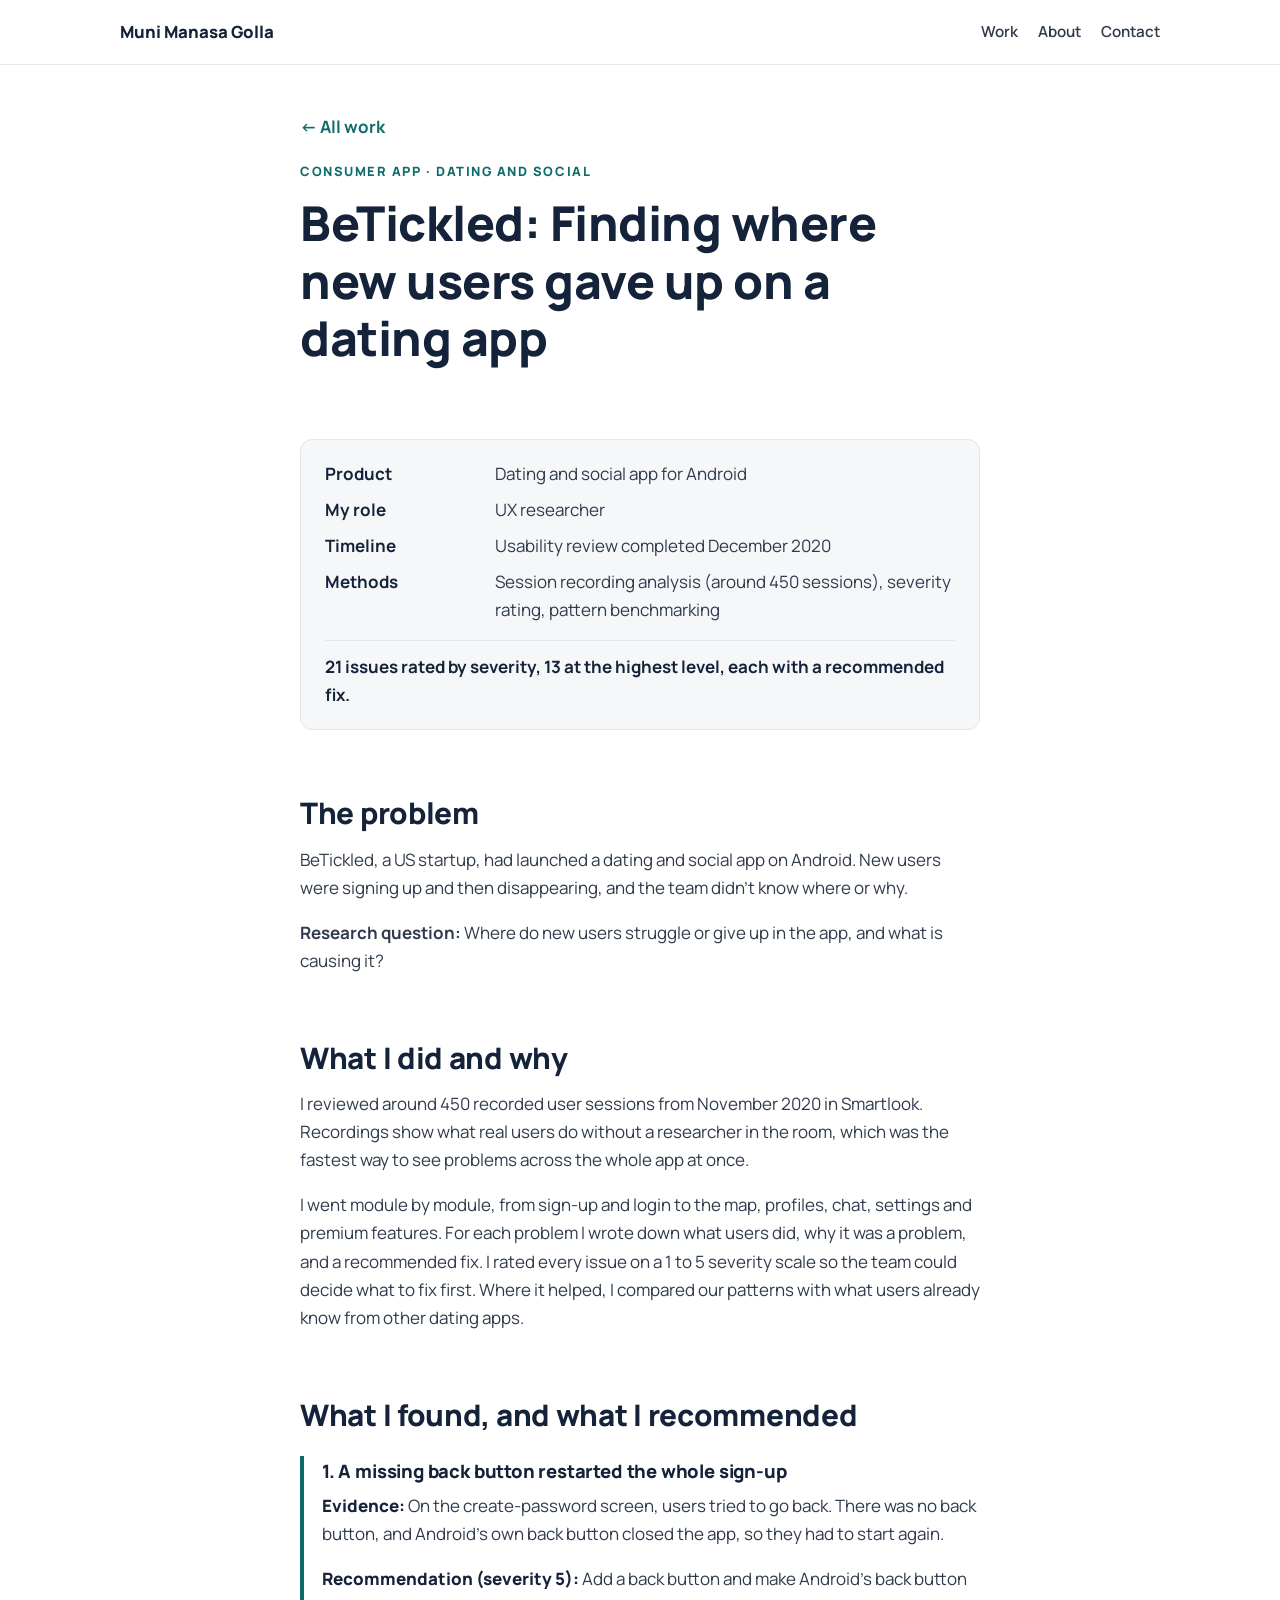
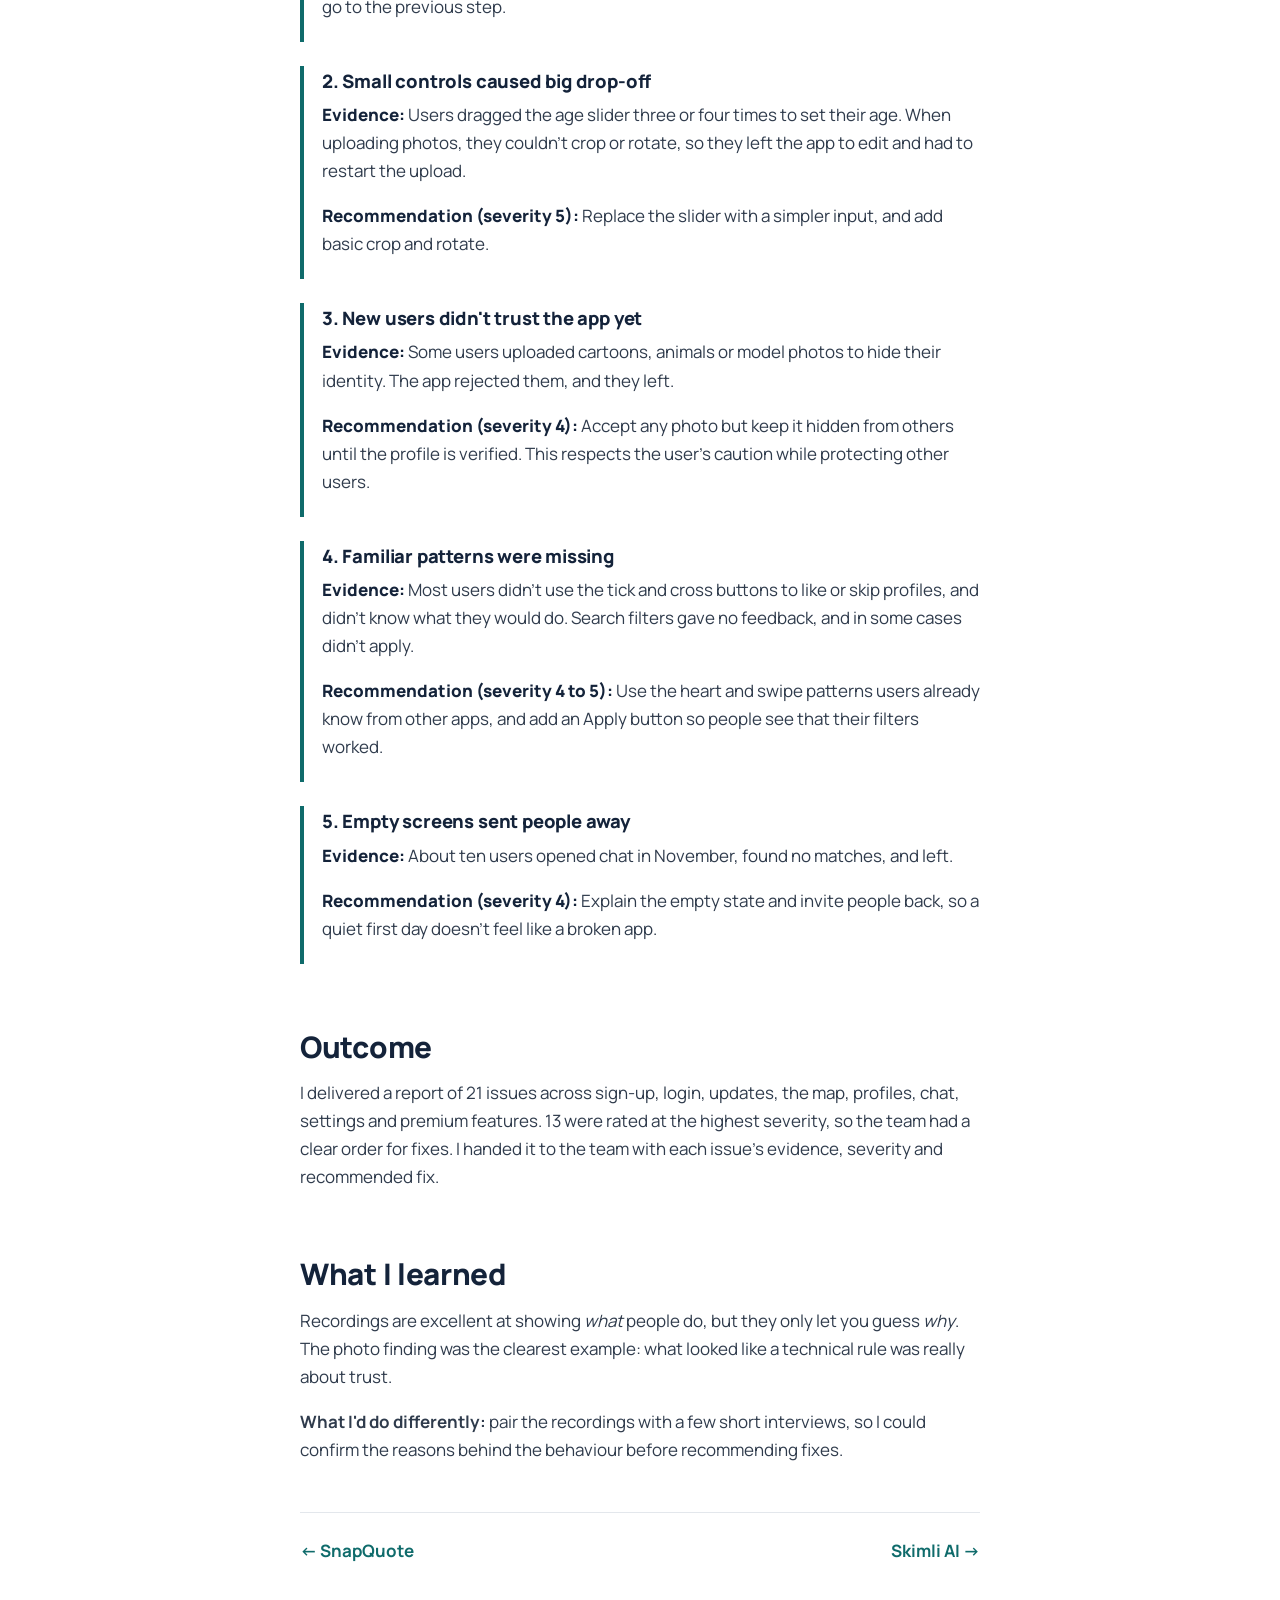
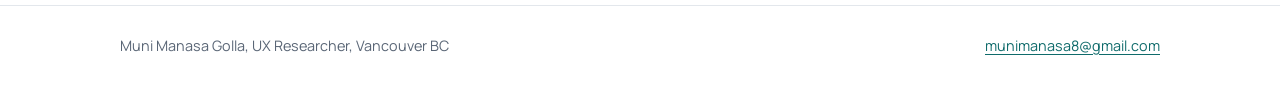
==== betickled.html @ 46dfc306 "Add files via upload" ====
<!doctype html>
<html lang="en">
<head>
<meta charset="utf-8">
<meta name="viewport" content="width=device-width, initial-scale=1">
<title>BeTickled case study, Muni Manasa Golla</title>
<meta name="description" content="Around 450 session recordings turned into 21 rated issues, 13 at the highest severity.">
<link rel="preconnect" href="https://fonts.googleapis.com">
<link rel="preconnect" href="https://fonts.gstatic.com" crossorigin>
<link rel="stylesheet" href="https://fonts.googleapis.com/css2?family=Manrope:wght@400;600;700;800&display=swap">
<link rel="stylesheet" href="styles.css">
</head>
<body>
<a class="skip" href="#main">Skip to content</a>
<header class="top"><div class="wrap">
<a class="brand" href="index.html">Muni Manasa Golla</a>
<nav aria-label="Main"><ul>
<li><a href="index.html#work">Work</a></li>
<li class="opt"><a href="index.html#about">About</a></li>
<li><a href="index.html#contact">Contact</a></li>
</ul></nav>
</div></header>
<main id="main">
<article><div class="wrap read">
<div class="case-hero">
<a class="back" href="index.html#work">&larr; All work</a>
<p class="eyebrow">Consumer app · Dating and social</p>
<h1>BeTickled: Finding where new users gave up on a dating app</h1>
</div>
<section class="summary" aria-label="Summary"><dl><dt>Product</dt><dd>Dating and social app for Android</dd><dt>My role</dt><dd>UX researcher</dd><dt>Timeline</dt><dd>Usability review completed December 2020</dd><dt>Methods</dt><dd>Session recording analysis (around 450 sessions), severity rating, pattern benchmarking</dd><dd class="result">21 issues rated by severity, 13 at the highest level, each with a recommended fix.</dd></dl></section>

<h2>The problem</h2>
<p>BeTickled, a US startup, had launched a dating and social app on Android. New users were signing up and then disappearing, and the team didn't know where or why.</p>
<p><strong>Research question:</strong> Where do new users struggle or give up in the app, and what is causing it?</p>

<h2>What I did and why</h2>
<p>I reviewed around 450 recorded user sessions from November 2020 in Smartlook. Recordings show what real users do without a researcher in the room, which was the fastest way to see problems across the whole app at once.</p>
<p>I went module by module, from sign-up and login to the map, profiles, chat, settings and premium features. For each problem I wrote down what users did, why it was a problem, and a recommended fix. I rated every issue on a 1 to 5 severity scale so the team could decide what to fix first. Where it helped, I compared our patterns with what users already know from other dating apps.</p>

<h2>What I found, and what I recommended</h2>

<div class="finding">
<h3>1. A missing back button restarted the whole sign-up</h3>
<p><span class="label">Evidence:</span> On the create-password screen, users tried to go back. There was no back button, and Android's own back button closed the app, so they had to start again.</p>
<p><span class="label">Recommendation (severity 5):</span> Add a back button and make Android's back button go to the previous step.</p>
</div>

<div class="finding">
<h3>2. Small controls caused big drop-off</h3>
<p><span class="label">Evidence:</span> Users dragged the age slider three or four times to set their age. When uploading photos, they couldn't crop or rotate, so they left the app to edit and had to restart the upload.</p>
<p><span class="label">Recommendation (severity 5):</span> Replace the slider with a simpler input, and add basic crop and rotate.</p>
</div>

<div class="finding">
<h3>3. New users didn't trust the app yet</h3>
<p><span class="label">Evidence:</span> Some users uploaded cartoons, animals or model photos to hide their identity. The app rejected them, and they left.</p>
<p><span class="label">Recommendation (severity 4):</span> Accept any photo but keep it hidden from others until the profile is verified. This respects the user's caution while protecting other users.</p>
</div>

<div class="finding">
<h3>4. Familiar patterns were missing</h3>
<p><span class="label">Evidence:</span> Most users didn't use the tick and cross buttons to like or skip profiles, and didn't know what they would do. Search filters gave no feedback, and in some cases didn't apply.</p>
<p><span class="label">Recommendation (severity 4 to 5):</span> Use the heart and swipe patterns users already know from other apps, and add an Apply button so people see that their filters worked.</p>
</div>

<div class="finding">
<h3>5. Empty screens sent people away</h3>
<p><span class="label">Evidence:</span> About ten users opened chat in November, found no matches, and left.</p>
<p><span class="label">Recommendation (severity 4):</span> Explain the empty state and invite people back, so a quiet first day doesn't feel like a broken app.</p>
</div>

<h2>Outcome</h2>
<p>I delivered a report of 21 issues across sign-up, login, updates, the map, profiles, chat, settings and premium features. 13 were rated at the highest severity, so the team had a clear order for fixes. I handed it to the team with each issue's evidence, severity and recommended fix.</p>

<h2>What I learned</h2>
<p>Recordings are excellent at showing <em>what</em> people do, but they only let you guess <em>why</em>. The photo finding was the clearest example: what looked like a technical rule was really about trust.</p>
<p><strong>What I'd do differently:</strong> pair the recordings with a few short interviews, so I could confirm the reasons behind the behaviour before recommending fixes.</p>

<nav class="next" aria-label="More case studies"><a href="snapquote.html">&larr; SnapQuote</a><a href="skimli.html">Skimli AI &rarr;</a></nav>
</div></article>
</main>
<footer><div class="wrap">
<span>Muni Manasa Golla, UX Researcher, Vancouver BC</span>
<span><a href="mailto:munimanasa8@gmail.com">munimanasa8@gmail.com</a></span>
</div></footer>
</body>
</html>
---- styles.css ----
/* Quiet, recruiter-friendly portfolio: white page, navy ink, one teal accent. */
:root{
  --ink:#14233a;        /* headings */
  --text:#2f3b4c;       /* body, 11.6:1 on white */
  --muted:#5a6676;      /* secondary, 5.9:1 on white */
  --line:#e3e7ec;
  --bg:#ffffff;
  --soft:#f5f7f9;
  --accent:#0f6b6b;     /* links and buttons, 6.4:1 on white */
  --accent-ink:#ffffff;
  --gap-bg:#fff4d6;
  --gap-ink:#6b4a00;
  --radius:12px;
  --wrap:1080px;
  --read:720px;
}
*{box-sizing:border-box}
html{-webkit-text-size-adjust:100%}
body{margin:0;background:var(--bg);color:var(--text);font:400 17px/1.65 "Manrope",system-ui,-apple-system,"Segoe UI",Roboto,Arial,sans-serif}
img{max-width:100%;height:auto;display:block}
a{color:var(--accent);text-underline-offset:3px}
a:hover{text-decoration-thickness:2px}
:focus-visible{outline:3px solid var(--accent);outline-offset:3px;border-radius:4px}
h1,h2,h3{color:var(--ink);line-height:1.2;margin:0 0 .5em;font-weight:800;letter-spacing:-.01em}
h1{font-size:clamp(2rem,5vw,3rem)}
h2{font-size:clamp(1.4rem,3vw,1.85rem);margin-top:2.2em}
h3{font-size:1.15rem;margin-top:1.6em}
p{margin:0 0 1em}
ul,ol{padding-left:1.25em;margin:0 0 1em}
li{margin:.3em 0}
.wrap{max-width:var(--wrap);margin:0 auto;padding:0 20px}
.read{max-width:var(--read)}
.skip{position:absolute;left:-999px;top:8px;background:var(--ink);color:#fff;padding:8px 14px;border-radius:6px;z-index:10}
.skip:focus{left:12px}

/* Header */
.top{border-bottom:1px solid var(--line);background:#fff;position:sticky;top:0;z-index:5}
.top .wrap{display:flex;align-items:center;justify-content:space-between;gap:16px;min-height:64px}
.brand{font-weight:800;color:var(--ink);text-decoration:none;font-size:1.05rem}
.top nav ul{list-style:none;display:flex;gap:20px;margin:0;padding:0}
.top nav a{color:var(--text);text-decoration:none;font-weight:600;font-size:.95rem;padding:10px 0;display:inline-block}
.top nav a:hover{color:var(--accent)}

/* Hero */
.hero{padding:64px 0 40px}
.eyebrow{font-size:.8rem;font-weight:800;letter-spacing:.12em;text-transform:uppercase;color:var(--accent);margin-bottom:12px}
.lede{font-size:1.2rem;color:var(--text);max-width:640px}
.actions{display:flex;flex-wrap:wrap;gap:12px;margin-top:24px}
.btn{display:inline-flex;align-items:center;min-height:46px;padding:10px 20px;border-radius:999px;border:2px solid var(--accent);font-weight:700;text-decoration:none;color:var(--accent)}
.btn.primary{background:var(--accent);color:var(--accent-ink)}
.facts{display:flex;flex-wrap:wrap;gap:10px;margin:28px 0 0;padding:0;list-style:none}
.facts li{background:var(--soft);border-radius:999px;padding:6px 14px;font-size:.9rem;font-weight:600;color:var(--ink);margin:0}

/* Cards */
.section{padding:48px 0}
.section h2{margin-top:0}
.cards{display:grid;grid-template-columns:repeat(2,1fr);gap:20px;margin-top:20px}
.card{border:1px solid var(--line);border-radius:var(--radius);padding:24px;display:flex;flex-direction:column;gap:10px;background:#fff;transition:border-color .15s}
.card:hover{border-color:var(--accent)}
.card .tag{font-size:.8rem;font-weight:700;color:var(--muted);text-transform:uppercase;letter-spacing:.08em}
.card h3{margin:0;font-size:1.25rem}
.card h3 a{color:var(--ink);text-decoration:none}
.card h3 a::after{content:"";position:absolute;inset:0}
.card{position:relative}
.card .outcome{color:var(--ink);font-weight:600}
.card .methods{font-size:.9rem;color:var(--muted);margin:0}
.card .more{margin-top:auto;font-weight:700;color:var(--accent)}

.about{background:var(--soft)}
.contact-list{list-style:none;padding:0;display:flex;flex-wrap:wrap;gap:12px}
.contact-list li{margin:0}

/* Case study pages */
.case-hero{padding:48px 0 24px}
.back{display:inline-block;margin-bottom:20px;font-weight:700;text-decoration:none}
.summary{border:1px solid var(--line);border-radius:var(--radius);padding:20px 24px;margin:24px 0 8px;background:var(--soft)}
.summary dl{display:grid;grid-template-columns:150px 1fr;gap:8px 20px;margin:0}
.summary dt{font-weight:700;color:var(--ink)}
.summary dd{margin:0}
.summary .result{grid-column:1/-1;margin-top:8px;padding-top:12px;border-top:1px solid var(--line);font-weight:700;color:var(--ink)}
.finding{border-left:4px solid var(--accent);padding:4px 0 4px 18px;margin:24px 0}
.finding h3{margin-top:0}
.finding .label{font-weight:800;color:var(--ink)}
blockquote{margin:16px 0;padding:12px 18px;border-radius:8px;background:var(--soft);color:var(--ink);font-style:italic}
figure{margin:28px 0}
figcaption{font-size:.9rem;color:var(--muted);margin-top:8px}
table{border-collapse:collapse;width:100%;margin:12px 0 20px;font-size:.95rem}
th,td{text-align:left;padding:10px 12px;border-bottom:1px solid var(--line);vertical-align:top}
th{color:var(--ink)}
.table-wrap{overflow-x:auto}
.next{display:flex;justify-content:space-between;gap:16px;flex-wrap:wrap;border-top:1px solid var(--line);margin-top:48px;padding-top:24px}
.next a{font-weight:700;text-decoration:none}

/* Gaps for Muni to fill. Remove the span once filled. */
.gap{background:var(--gap-bg);color:var(--gap-ink);font-weight:700;padding:1px 6px;border-radius:4px;font-style:normal}

footer{border-top:1px solid var(--line);padding:28px 0;margin-top:40px;color:var(--muted);font-size:.9rem}
footer .wrap{display:flex;justify-content:space-between;flex-wrap:wrap;gap:8px}

@media (max-width:720px){
  body{font-size:16px}
  .cards{grid-template-columns:1fr}
  .top nav ul{gap:14px}
  .top nav .opt{display:none}
  .hero{padding:40px 0 24px}
  .summary dl{grid-template-columns:1fr;gap:2px}
  .summary dt{margin-top:8px}
}
@media (prefers-reduced-motion:reduce){*{transition:none!important}}
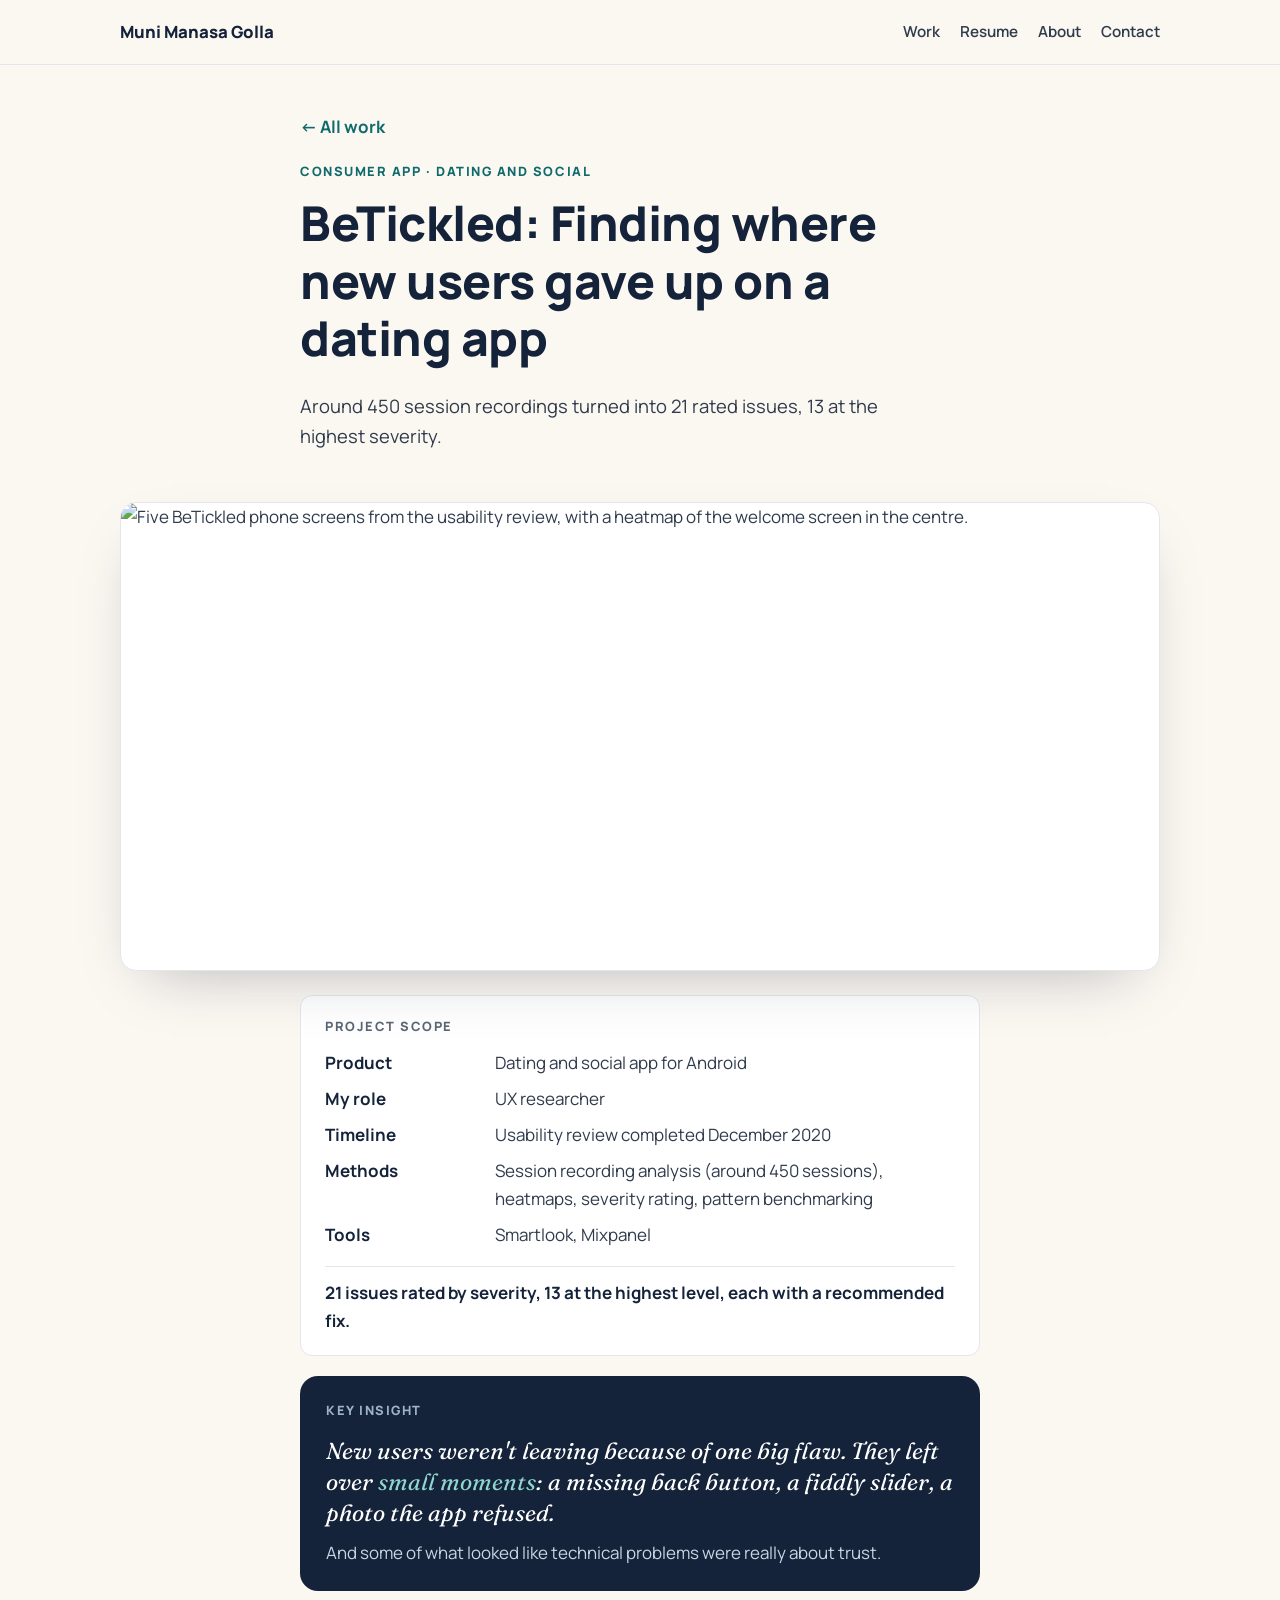
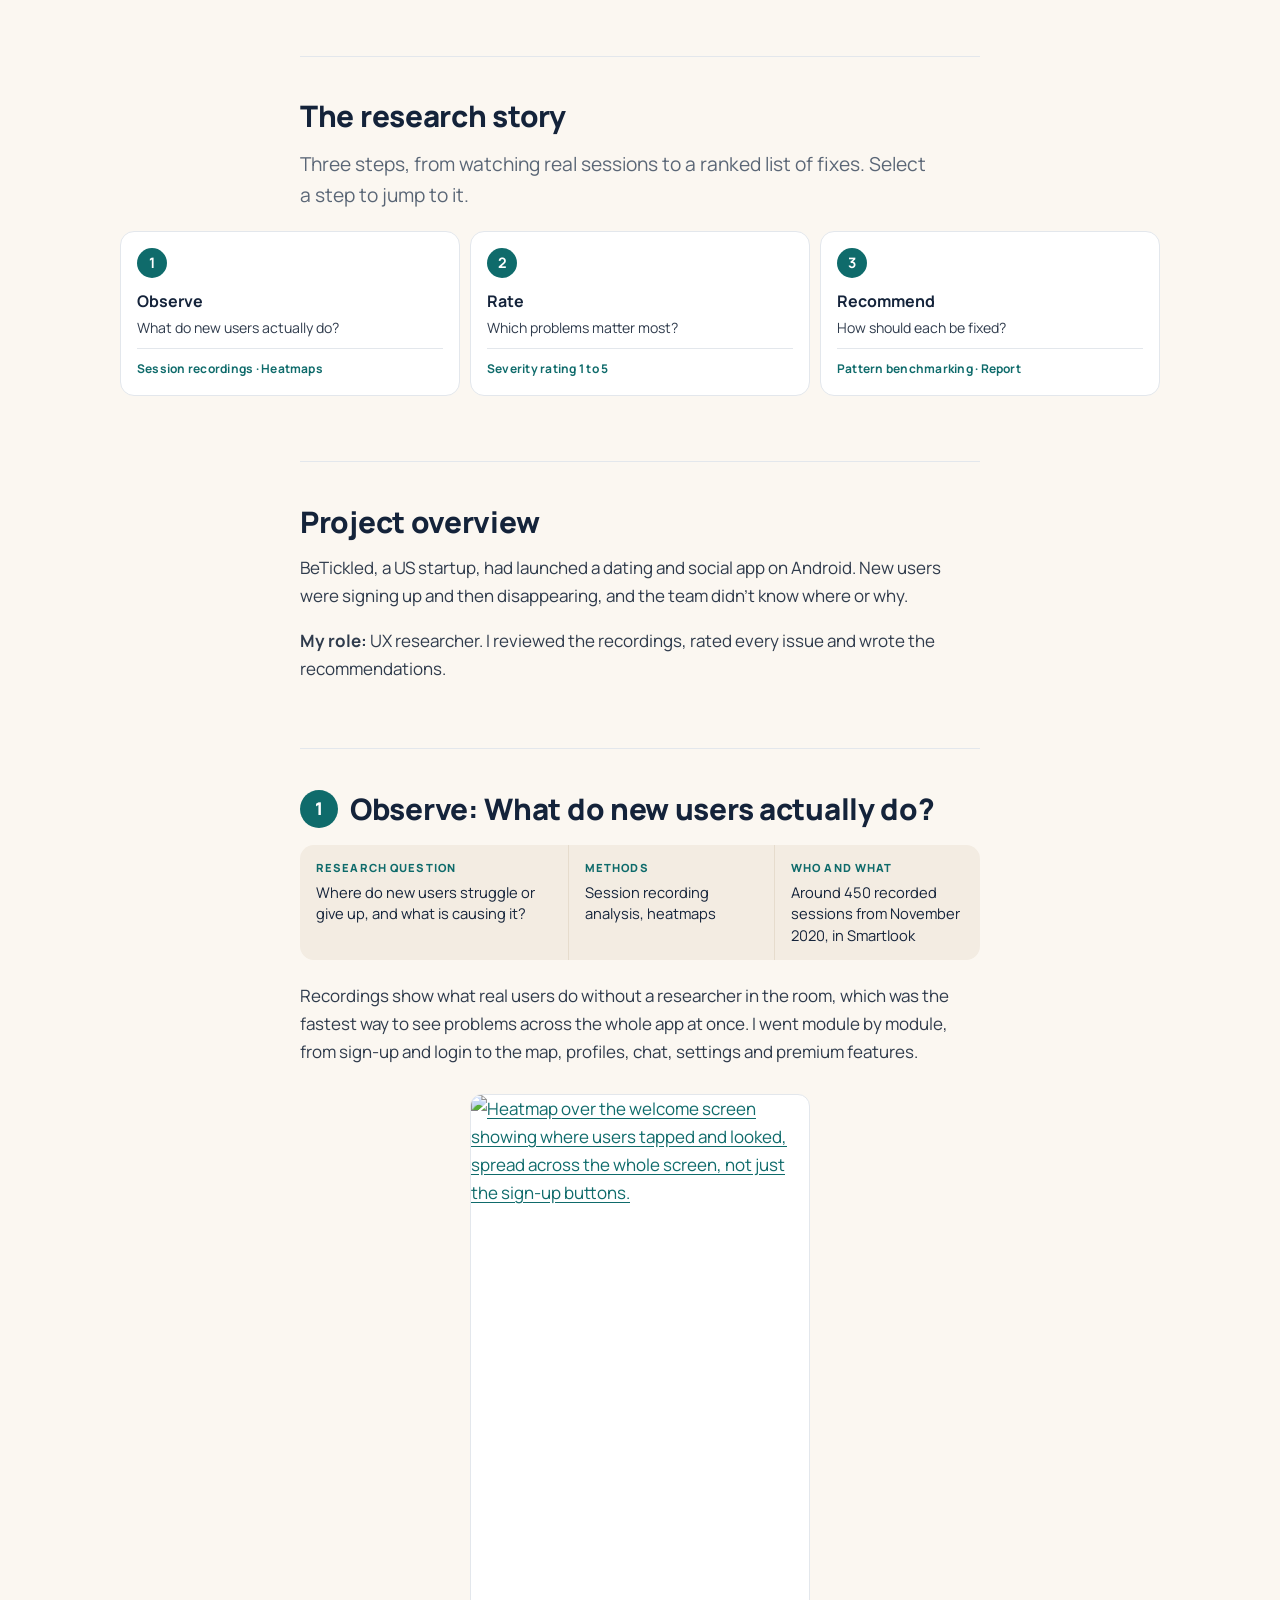
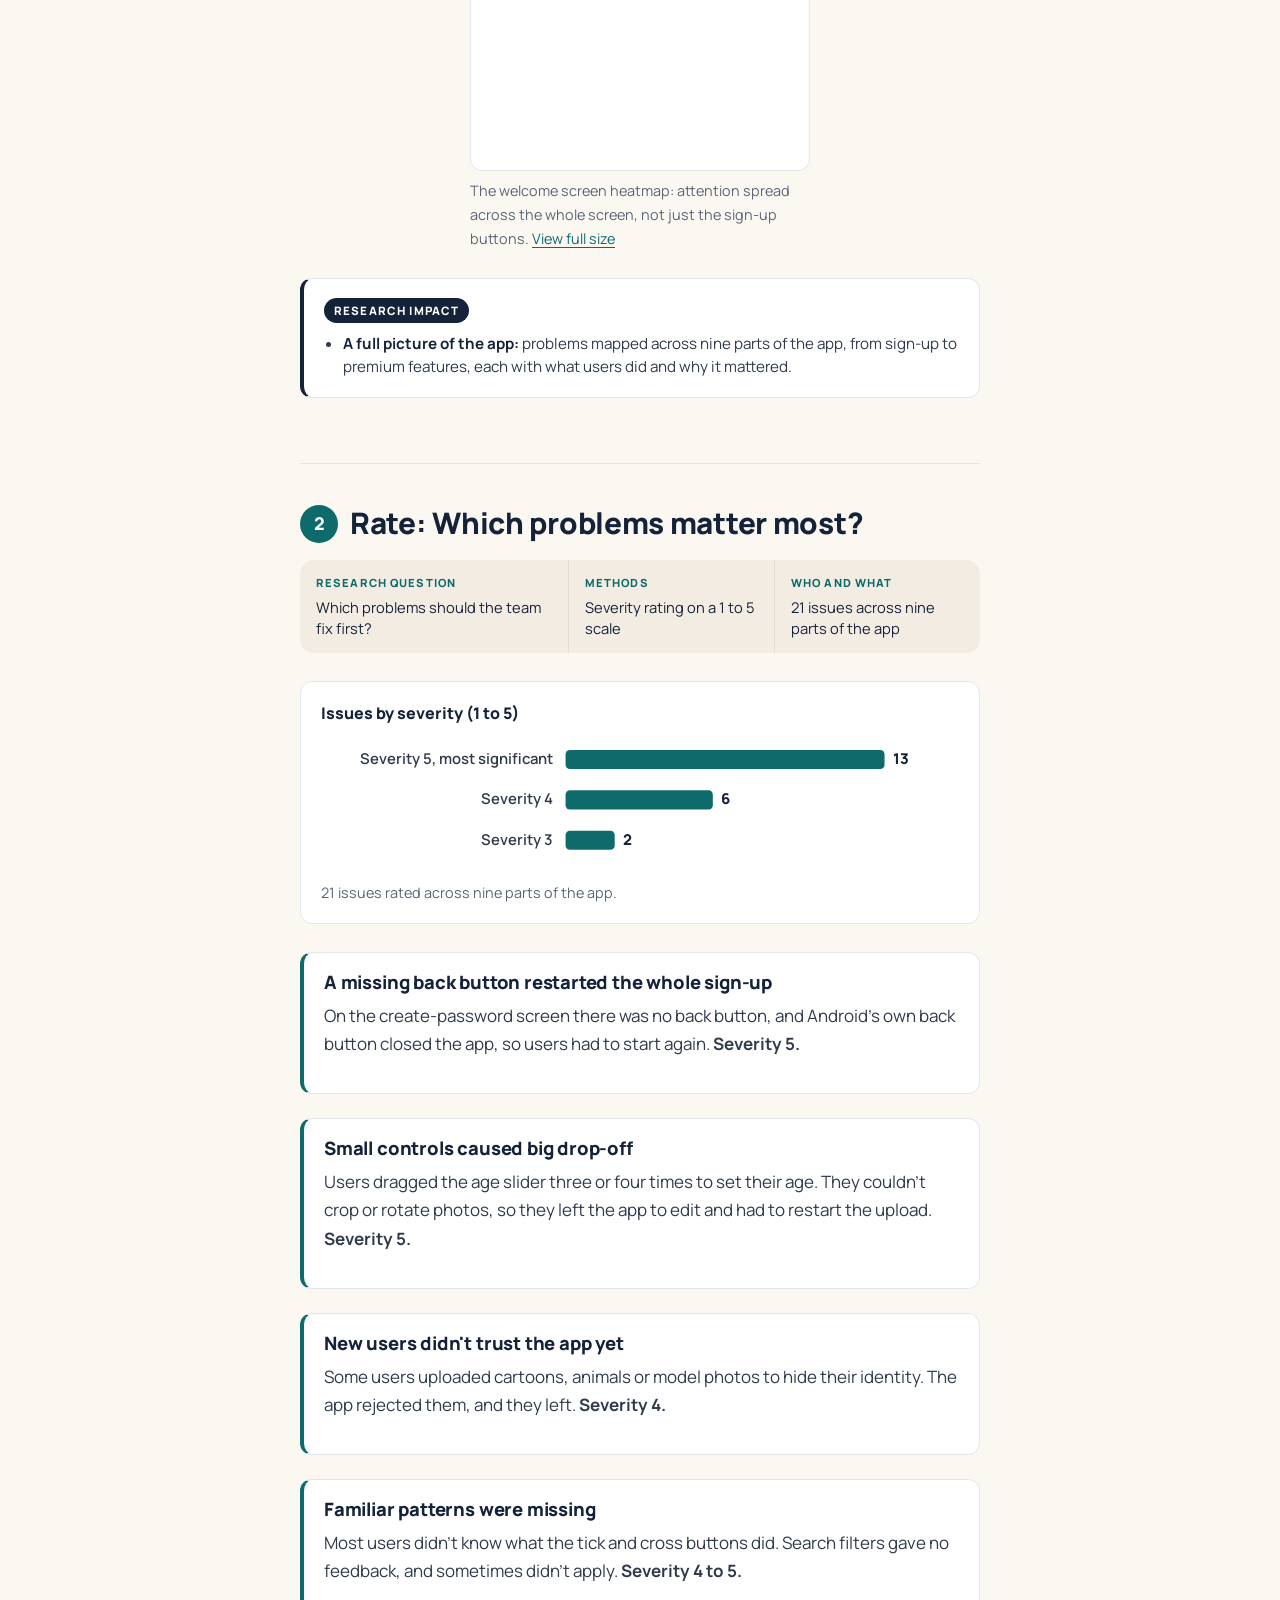
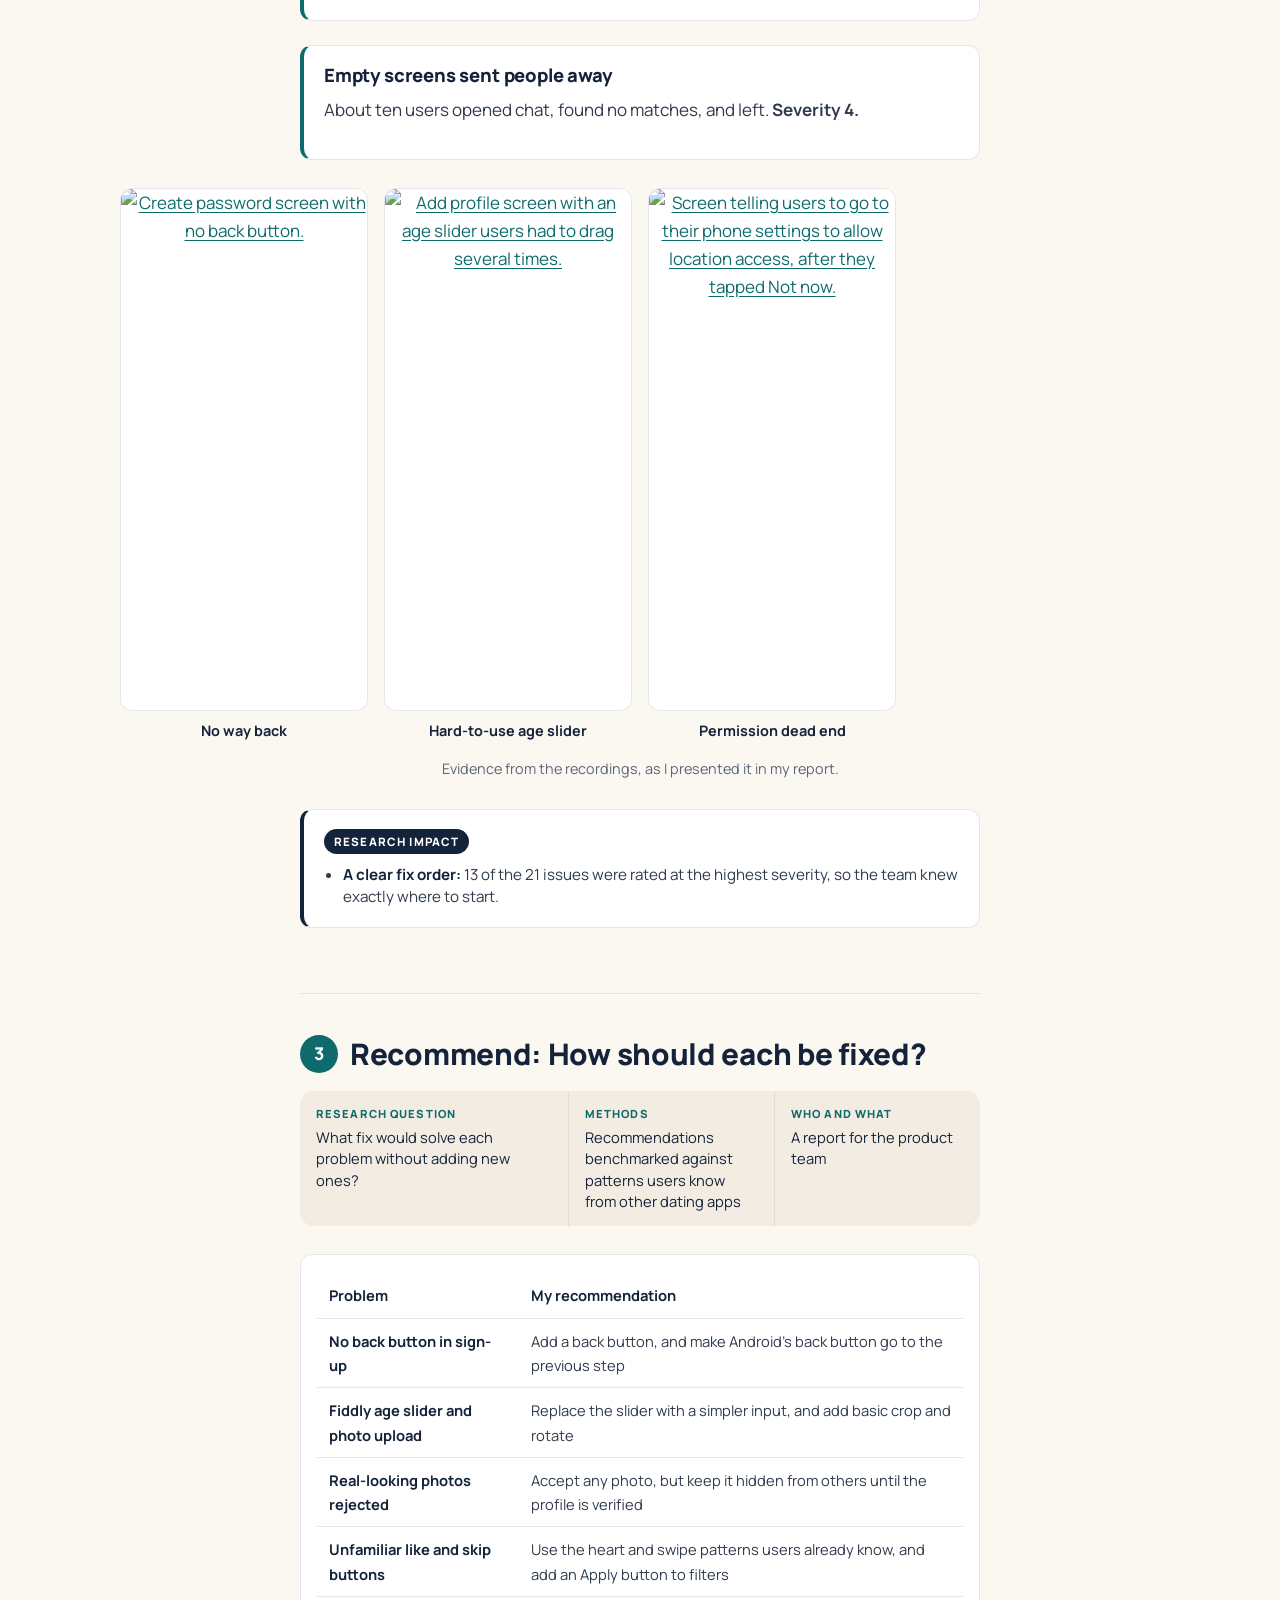
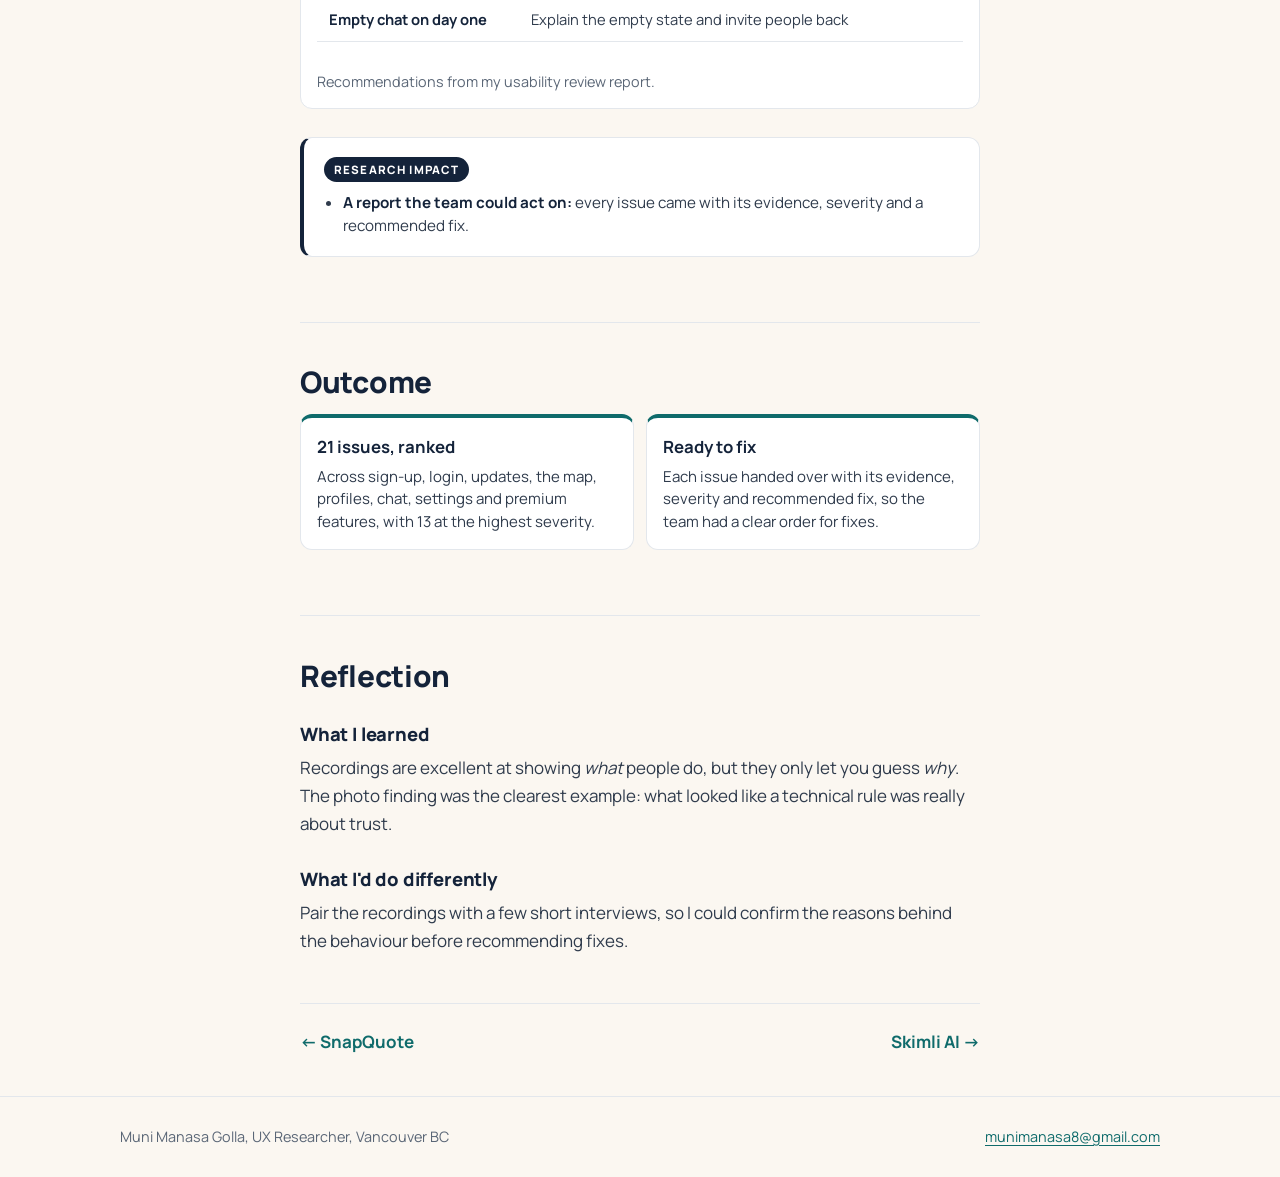
==== commit dad05399: "Add files via upload" ====
--- a/betickled.html
+++ b/betickled.html
@@ -7,7 +7,7 @@
 <meta name="description" content="Around 450 session recordings turned into 21 rated issues, 13 at the highest severity.">
 <link rel="preconnect" href="https://fonts.googleapis.com">
 <link rel="preconnect" href="https://fonts.gstatic.com" crossorigin>
-<link rel="stylesheet" href="https://fonts.googleapis.com/css2?family=Manrope:wght@400;600;700;800&display=swap">
+<link rel="stylesheet" href="https://fonts.googleapis.com/css2?family=Manrope:wght@400;600;700;800&family=Fraunces:ital,opsz,wght@1,9..144,500&display=swap">
 <link rel="stylesheet" href="styles.css">
 </head>
 <body>
@@ -16,6 +16,7 @@
 <a class="brand" href="index.html">Muni Manasa Golla</a>
 <nav aria-label="Main"><ul>
 <li><a href="index.html#work">Work</a></li>
+<li class="opt"><a href="Muni-Golla-Resume.pdf" target="_blank" rel="noopener">Resume</a></li>
 <li class="opt"><a href="index.html#about">About</a></li>
 <li><a href="index.html#contact">Contact</a></li>
 </ul></nav>
@@ -26,56 +27,66 @@
 <a class="back" href="index.html#work">&larr; All work</a>
 <p class="eyebrow">Consumer app · Dating and social</p>
 <h1>BeTickled: Finding where new users gave up on a dating app</h1>
+<p class="subtitle">Around 450 session recordings turned into 21 rated issues, 13 at the highest severity.</p>
 </div>
-<section class="summary" aria-label="Summary"><dl><dt>Product</dt><dd>Dating and social app for Android</dd><dt>My role</dt><dd>UX researcher</dd><dt>Timeline</dt><dd>Usability review completed December 2020</dd><dt>Methods</dt><dd>Session recording analysis (around 450 sessions), severity rating, pattern benchmarking</dd><dd class="result">21 issues rated by severity, 13 at the highest level, each with a recommended fix.</dd></dl></section>
+<figure class="hero-shot plain "><img src="img/hero-betickled.jpg" alt="Five BeTickled phone screens from the usability review, with a heatmap of the welcome screen in the centre." width="1600" height="720"></figure>
+<section class="summary" aria-label="Project scope"><p class="label">Project scope</p><dl><dt>Product</dt><dd>Dating and social app for Android</dd><dt>My role</dt><dd>UX researcher</dd><dt>Timeline</dt><dd>Usability review completed December 2020</dd><dt>Methods</dt><dd>Session recording analysis (around 450 sessions), heatmaps, severity rating, pattern benchmarking</dd><dt>Tools</dt><dd>Smartlook, Mixpanel</dd><dd class="result">21 issues rated by severity, 13 at the highest level, each with a recommended fix.</dd></dl></section>
 
-<h2>The problem</h2>
+<nav class="toc" aria-label="On this page"><p>On this page</p><ol><li><a href="#observe">Observe</a></li><li><a href="#rate">Rate</a></li><li><a href="#recommend">Recommend</a></li><li><a href="#outcome">Outcome</a></li></ol></nav>
+<aside class="insight" aria-label="Key insight">
+<p class="label">Key insight</p>
+<p class="statement-sm">New users weren't leaving because of one big flaw. They left over <em>small moments</em>: a missing back button, a fiddly slider, a photo the app refused.</p>
+<p>And some of what looked like technical problems were really about trust.</p>
+</aside>
+
+<h2>The research story</h2>
+<p class="lede">Three steps, from watching real sessions to a ranked list of fixes. Select a step to jump to it.</p>
+<ol class="story" style="--n:3" aria-label="Research story"><li><a href="#observe"><b>1</b><strong>Observe</strong><span>What do new users actually do?</span><em>Session recordings · Heatmaps</em></a></li><li><a href="#rate"><b>2</b><strong>Rate</strong><span>Which problems matter most?</span><em>Severity rating 1 to 5</em></a></li><li><a href="#recommend"><b>3</b><strong>Recommend</strong><span>How should each be fixed?</span><em>Pattern benchmarking · Report</em></a></li></ol>
+
+<h2>Project overview</h2>
 <p>BeTickled, a US startup, had launched a dating and social app on Android. New users were signing up and then disappearing, and the team didn't know where or why.</p>
-<p><strong>Research question:</strong> Where do new users struggle or give up in the app, and what is causing it?</p>
+<p><strong>My role:</strong> UX researcher. I reviewed the recordings, rated every issue and wrote the recommendations.</p>
 
-<h2>What I did and why</h2>
-<p>I reviewed around 450 recorded user sessions from November 2020 in Smartlook. Recordings show what real users do without a researcher in the room, which was the fastest way to see problems across the whole app at once.</p>
-<p>I went module by module, from sign-up and login to the map, profiles, chat, settings and premium features. For each problem I wrote down what users did, why it was a problem, and a recommended fix. I rated every issue on a 1 to 5 severity scale so the team could decide what to fix first. Where it helped, I compared our patterns with what users already know from other dating apps.</p>
+<h2 id="observe"><span class="stepno">1</span>Observe: What do new users actually do?</h2>
+<div class="mcard"><div><span>Research question</span><p>Where do new users struggle or give up, and what is causing it?</p></div><div><span>Methods</span><p>Session recording analysis, heatmaps</p></div><div><span>Who and what</span><p>Around 450 recorded sessions from November 2020, in Smartlook</p></div></div>
+<p>Recordings show what real users do without a researcher in the room, which was the fastest way to see problems across the whole app at once. I went module by module, from sign-up and login to the map, profiles, chat, settings and premium features.</p>
+<figure class="narrow-fig"><a href="img/bt-heatmap.jpg" class="zoom" target="_blank" rel="noopener"><img src="img/bt-heatmap.jpg" alt="Heatmap over the welcome screen showing where users tapped and looked, spread across the whole screen, not just the sign-up buttons." width="365" height="729" loading="lazy"></a><figcaption>The welcome screen heatmap: attention spread across the whole screen, not just the sign-up buttons. <a href="img/bt-heatmap.jpg" target="_blank" rel="noopener">View full size</a></figcaption></figure><div class="impact"><p class="ilabel">Research impact</p><ul><li><strong>A full picture of the app:</strong> problems mapped across nine parts of the app, from sign-up to premium features, each with what users did and why it mattered.</li></ul></div>
 
-<h2>What I found, and what I recommended</h2>
+<h2 id="rate"><span class="stepno">2</span>Rate: Which problems matter most?</h2>
+<div class="mcard"><div><span>Research question</span><p>Which problems should the team fix first?</p></div><div><span>Methods</span><p>Severity rating on a 1 to 5 scale</p></div><div><span>Who and what</span><p>21 issues across nine parts of the app</p></div></div><figure class="chart-fig"><figcaption class="ct">Issues by severity (1 to 5)</figcaption><svg class="chart" viewBox="0 0 600 130" role="img" aria-label="Issues by severity (1 to 5)"><text x="218" y="27" text-anchor="end" class="cl">Severity 5, most significant</text><rect x="230" y="14" width="300.0" height="18" rx="4" class="cb"><title>Severity 5, most significant: 13</title></rect><text x="538.0" y="27" class="cv">13</text><text x="218" y="65" text-anchor="end" class="cl">Severity 4</text><rect x="230" y="52" width="138.5" height="18" rx="4" class="cb"><title>Severity 4: 6</title></rect><text x="376.5" y="65" class="cv">6</text><text x="218" y="103" text-anchor="end" class="cl">Severity 3</text><rect x="230" y="90" width="46.2" height="18" rx="4" class="cb"><title>Severity 3: 2</title></rect><text x="284.2" y="103" class="cv">2</text></svg><figcaption>21 issues rated across nine parts of the app.</figcaption></figure>
+<div class="finding"><h3>A missing back button restarted the whole sign-up</h3><p>On the create-password screen there was no back button, and Android's own back button closed the app, so users had to start again. <strong>Severity 5.</strong></p></div>
+<div class="finding"><h3>Small controls caused big drop-off</h3><p>Users dragged the age slider three or four times to set their age. They couldn't crop or rotate photos, so they left the app to edit and had to restart the upload. <strong>Severity 5.</strong></p></div>
+<div class="finding"><h3>New users didn't trust the app yet</h3><p>Some users uploaded cartoons, animals or model photos to hide their identity. The app rejected them, and they left. <strong>Severity 4.</strong></p></div>
+<div class="finding"><h3>Familiar patterns were missing</h3><p>Most users didn't know what the tick and cross buttons did. Search filters gave no feedback, and sometimes didn't apply. <strong>Severity 4 to 5.</strong></p></div>
+<div class="finding"><h3>Empty screens sent people away</h3><p>About ten users opened chat, found no matches, and left. <strong>Severity 4.</strong></p></div>
+<figure class="gallery phones"><ul><li><a href="img/bt-password.jpg" class="zoom" target="_blank" rel="noopener"><img src="img/bt-password.jpg" alt="Create password screen with no back button." width="337" height="779" loading="lazy"></a><span>No way back</span></li><li><a href="img/bt-age.jpg" class="zoom" target="_blank" rel="noopener"><img src="img/bt-age.jpg" alt="Add profile screen with an age slider users had to drag several times." width="284" height="647" loading="lazy"></a><span>Hard-to-use age slider</span></li><li><a href="img/bt-location-dead-end.jpg" class="zoom" target="_blank" rel="noopener"><img src="img/bt-location-dead-end.jpg" alt="Screen telling users to go to their phone settings to allow location access, after they tapped Not now." width="413" height="953" loading="lazy"></a><span>Permission dead end</span></li></ul><figcaption>Evidence from the recordings, as I presented it in my report.</figcaption></figure><div class="impact"><p class="ilabel">Research impact</p><ul><li><strong>A clear fix order:</strong> 13 of the 21 issues were rated at the highest severity, so the team knew exactly where to start.</li></ul></div>
 
-<div class="finding">
-<h3>1. A missing back button restarted the whole sign-up</h3>
-<p><span class="label">Evidence:</span> On the create-password screen, users tried to go back. There was no back button, and Android's own back button closed the app, so they had to start again.</p>
-<p><span class="label">Recommendation (severity 5):</span> Add a back button and make Android's back button go to the previous step.</p>
-</div>
+<h2 id="recommend"><span class="stepno">3</span>Recommend: How should each be fixed?</h2>
+<div class="mcard"><div><span>Research question</span><p>What fix would solve each problem without adding new ones?</p></div><div><span>Methods</span><p>Recommendations benchmarked against patterns users know from other dating apps</p></div><div><span>Who and what</span><p>A report for the product team</p></div></div><figure class="table-fig"><div class="table-wrap"><table><thead><tr><th scope="col">Problem</th><th scope="col">My recommendation</th></tr></thead><tbody><tr><th scope="row">No back button in sign-up</th><td>Add a back button, and make Android's back button go to the previous step</td></tr><tr><th scope="row">Fiddly age slider and photo upload</th><td>Replace the slider with a simpler input, and add basic crop and rotate</td></tr><tr><th scope="row">Real-looking photos rejected</th><td>Accept any photo, but keep it hidden from others until the profile is verified</td></tr><tr><th scope="row">Unfamiliar like and skip buttons</th><td>Use the heart and swipe patterns users already know, and add an Apply button to filters</td></tr><tr><th scope="row">Empty chat on day one</th><td>Explain the empty state and invite people back</td></tr></tbody></table></div><figcaption>Recommendations from my usability review report.</figcaption></figure><div class="impact"><p class="ilabel">Research impact</p><ul><li><strong>A report the team could act on:</strong> every issue came with its evidence, severity and a recommended fix.</li></ul></div>
 
-<div class="finding">
-<h3>2. Small controls caused big drop-off</h3>
-<p><span class="label">Evidence:</span> Users dragged the age slider three or four times to set their age. When uploading photos, they couldn't crop or rotate, so they left the app to edit and had to restart the upload.</p>
-<p><span class="label">Recommendation (severity 5):</span> Replace the slider with a simpler input, and add basic crop and rotate.</p>
-</div>
+<h2 id="outcome">Outcome</h2>
+<ul class="outcomes"><li><b>21 issues, ranked</b>Across sign-up, login, updates, the map, profiles, chat, settings and premium features, with 13 at the highest severity.</li><li><b>Ready to fix</b>Each issue handed over with its evidence, severity and recommended fix, so the team had a clear order for fixes.</li></ul>
 
-<div class="finding">
-<h3>3. New users didn't trust the app yet</h3>
-<p><span class="label">Evidence:</span> Some users uploaded cartoons, animals or model photos to hide their identity. The app rejected them, and they left.</p>
-<p><span class="label">Recommendation (severity 4):</span> Accept any photo but keep it hidden from others until the profile is verified. This respects the user's caution while protecting other users.</p>
-</div>
-
-<div class="finding">
-<h3>4. Familiar patterns were missing</h3>
-<p><span class="label">Evidence:</span> Most users didn't use the tick and cross buttons to like or skip profiles, and didn't know what they would do. Search filters gave no feedback, and in some cases didn't apply.</p>
-<p><span class="label">Recommendation (severity 4 to 5):</span> Use the heart and swipe patterns users already know from other apps, and add an Apply button so people see that their filters worked.</p>
-</div>
-
-<div class="finding">
-<h3>5. Empty screens sent people away</h3>
-<p><span class="label">Evidence:</span> About ten users opened chat in November, found no matches, and left.</p>
-<p><span class="label">Recommendation (severity 4):</span> Explain the empty state and invite people back, so a quiet first day doesn't feel like a broken app.</p>
-</div>
-
-<h2>Outcome</h2>
-<p>I delivered a report of 21 issues across sign-up, login, updates, the map, profiles, chat, settings and premium features. 13 were rated at the highest severity, so the team had a clear order for fixes. I handed it to the team with each issue's evidence, severity and recommended fix.</p>
-
-<h2>What I learned</h2>
+<h2>Reflection</h2>
+<h3>What I learned</h3>
 <p>Recordings are excellent at showing <em>what</em> people do, but they only let you guess <em>why</em>. The photo finding was the clearest example: what looked like a technical rule was really about trust.</p>
-<p><strong>What I'd do differently:</strong> pair the recordings with a few short interviews, so I could confirm the reasons behind the behaviour before recommending fixes.</p>
-
+<h3>What I'd do differently</h3>
+<p>Pair the recordings with a few short interviews, so I could confirm the reasons behind the behaviour before recommending fixes.</p>
+<script>
+document.querySelectorAll('[data-explorer]').forEach(function(ex){
+  var tabs=[].slice.call(ex.querySelectorAll('[role=tab]'));
+  function show(t){tabs.forEach(function(x){var on=x===t;x.setAttribute('aria-selected',on);x.tabIndex=on?0:-1;document.getElementById(x.getAttribute('aria-controls')).hidden=!on;});}
+  tabs.forEach(function(t,i){t.addEventListener('click',function(){show(t);});
+    t.addEventListener('keydown',function(e){var k=e.key,n=null;if(k==='ArrowDown'||k==='ArrowRight')n=tabs[(i+1)%tabs.length];if(k==='ArrowUp'||k==='ArrowLeft')n=tabs[(i-1+tabs.length)%tabs.length];if(n){e.preventDefault();show(n);n.focus();}});});
+});
+</script><script>
+(function(){var toc=document.querySelector('.toc');if(!toc)return;var links=[].slice.call(toc.querySelectorAll('a'));
+var top=document.querySelector('.top');function setTop(){if(top)toc.style.setProperty('--toc-top',top.offsetHeight+'px');}setTop();window.addEventListener('resize',setTop);
+var story=document.querySelector('.story');function onScroll(){var y=story?story.getBoundingClientRect().bottom:0;toc.classList.toggle('show',y<0);}window.addEventListener('scroll',onScroll,{passive:true});onScroll();
+if(!('IntersectionObserver' in window))return;var map={};links.forEach(function(a){map[a.getAttribute('href').slice(1)]=a;});
+var io=new IntersectionObserver(function(es){es.forEach(function(e){if(e.isIntersecting){links.forEach(function(a){a.removeAttribute('aria-current');});var a=map[e.target.id];if(a){a.setAttribute('aria-current','true');var ol=toc.querySelector('ol');ol.scrollLeft=a.offsetLeft-16;}}});},{rootMargin:'-20% 0px -70% 0px'});
+Object.keys(map).forEach(function(id){var el=document.getElementById(id);if(el)io.observe(el);});})();
+</script>
 <nav class="next" aria-label="More case studies"><a href="snapquote.html">&larr; SnapQuote</a><a href="skimli.html">Skimli AI &rarr;</a></nav>
 </div></article>
 </main>
--- a/styles.css
+++ b/styles.css
@@ -107,3 +107,338 @@
   .summary dt{margin-top:8px}
 }
 @media (prefers-reduced-motion:reduce){*{transition:none!important}}
+
+/* ---------- Warm homepage ---------- */
+:root{--cream:#fbf7f1;--sand:#f3ece2;--serif:"Fraunces",Georgia,serif}
+body{background:var(--cream)}
+.top{background:var(--cream)}
+.card{background:#fff}
+.hero2{padding:56px 0 40px}
+.hero-grid{display:grid;grid-template-columns:minmax(0,5fr) minmax(0,7fr);gap:56px;align-items:center}
+.portrait{margin:0;position:relative;aspect-ratio:1/1;max-width:400px;border-radius:24px;overflow:hidden;background:var(--sand)}
+.portrait img{position:absolute;inset:0;width:100%;height:100%;object-fit:cover}
+.initials{position:absolute;inset:0;display:grid;place-items:center;font-size:4rem;font-weight:800;color:#c9bba8}
+.hi{font-size:clamp(2.4rem,6vw,4rem);line-height:1.05;margin-bottom:.4em}
+.hi span{display:block;font-size:.5em;line-height:1.25;font-weight:700;color:var(--text);margin-top:.4em}
+.now{background:#fff;border-radius:12px;padding:12px 16px;display:inline-block;max-width:560px}
+.serif-link{display:inline-block;margin-top:16px;font-family:var(--serif);font-style:italic;font-size:1.35rem;color:var(--accent)}
+.tiles-wrap{padding:8px 0 24px}
+.tiles{display:grid;grid-template-columns:repeat(3,1fr);gap:16px}
+.tile{display:flex;align-items:center;gap:16px;background:#fff;border:1px solid var(--line);border-radius:16px;padding:22px;text-decoration:none;color:var(--ink);min-height:88px;transition:border-color .15s,transform .15s}
+.tile:hover{border-color:var(--accent);transform:translateY(-2px)}
+.tile svg{width:32px;height:32px;flex:none;fill:none;stroke:var(--accent);stroke-width:1.8;stroke-linecap:round;stroke-linejoin:round}
+.tile strong{display:block;font-size:1.1rem}
+.tile small{color:var(--muted);font-size:.9rem}
+.label{font-size:.8rem;font-weight:800;letter-spacing:.12em;text-transform:uppercase;color:var(--muted);margin-bottom:14px}
+.mission{padding:56px 0}
+.statement{font-family:var(--serif);font-style:italic;font-size:clamp(1.6rem,3.6vw,2.5rem);line-height:1.3;color:var(--ink);max-width:900px;margin:0}
+.statement em{color:var(--accent)}
+.clients{list-style:none;padding:0;margin:0 0 32px;display:flex;flex-wrap:wrap;gap:12px 32px}
+.clients li{font-size:1.25rem;font-weight:800;color:#8a7f72;margin:0}
+.clients a{color:inherit;text-decoration:none}
+.clients a:hover{color:var(--accent)}
+.stats{list-style:none;padding:0;margin:0;display:grid;grid-template-columns:repeat(4,1fr);gap:16px}
+.stats li{background:#fff;border-radius:16px;padding:20px;margin:0}
+.stats b{display:block;font-size:2rem;color:var(--ink);line-height:1.1}
+.stats span{color:var(--muted);font-size:.95rem}
+.quotes .quote{margin:0 0 36px}
+.quote blockquote{background:none;padding:0;margin:0 0 8px;font-family:var(--serif);font-size:clamp(1.3rem,2.8vw,1.9rem);line-height:1.35;color:var(--ink)}
+.quote figcaption{font-size:.95rem;color:var(--muted);font-weight:600}
+.how-grid{display:grid;grid-template-columns:repeat(3,1fr);gap:28px;margin-bottom:28px}
+.how-grid h3{margin-top:0}
+.end{background:var(--sand);border-radius:28px;margin:24px 20px 0}
+.end h2{margin-top:0}
+@media (max-width:820px){
+  .hero-grid{grid-template-columns:1fr;gap:28px}
+  .portrait{max-width:340px}
+  .tiles,.how-grid{grid-template-columns:1fr}
+  .stats{grid-template-columns:repeat(2,1fr)}
+}
+
+/* ---------- Case study artifacts ---------- */
+.subtitle{font-size:1.15rem;color:var(--text);max-width:640px}
+.summary{background:#fff}
+.summary .label{margin-bottom:12px}
+article h2{border-top:1px solid var(--line);padding-top:1.4em}
+.steps{list-style:none;padding:0;margin:12px 0 8px;display:grid;grid-template-columns:repeat(3,1fr);gap:10px}
+.steps li{background:#fff;border:1px solid var(--line);border-radius:12px;padding:12px 14px;margin:0;display:flex;gap:10px;align-items:flex-start;font-weight:600;color:var(--ink);font-size:.95rem;line-height:1.35}
+.steps b{flex:none;width:26px;height:26px;border-radius:50%;background:var(--accent);color:#fff;display:grid;place-items:center;font-size:.85rem}
+.finding{background:#fff;border:1px solid var(--line);border-left:4px solid var(--accent);border-radius:12px;padding:18px 20px}
+.zoom{display:block;border-radius:12px;overflow:hidden;border:1px solid var(--line);background:#fff}
+figure a.zoom img{width:100%}
+.gallery{width:min(1040px,calc(100vw - 40px));margin-left:50%;transform:translateX(-50%)}
+.gallery ul{list-style:none;padding:0;margin:0;display:grid;grid-template-columns:repeat(4,1fr);gap:16px}
+.gallery li{margin:0;text-align:center}
+.gallery li span{display:block;margin-top:8px;font-weight:700;font-size:.9rem;color:var(--ink)}
+.gallery figcaption{text-align:center;margin-top:14px}
+.chart-fig{background:#fff;border:1px solid var(--line);border-radius:12px;padding:18px 20px}
+.chart-fig .ct{font-weight:800;color:var(--ink);font-size:1rem;margin:0 0 8px}
+.chart{width:100%;height:auto;display:block}
+.chart .cl{font:600 14px Manrope,system-ui,sans-serif;fill:#2f3b4c}
+.chart .cv{font:800 14px Manrope,system-ui,sans-serif;fill:#14233a}
+.chart .cb{fill:#0f6b6b}
+.chart .cr{stroke:#5a6676;stroke-width:1.5;stroke-dasharray:4 4}
+.chart .crl{font:600 12px Manrope,system-ui,sans-serif;fill:#5a6676}
+.stats.mini{margin:16px 0 24px}
+.stats.mini b{font-size:1.6rem}
+@media (max-width:720px){
+  .steps{grid-template-columns:1fr 1fr}
+  .gallery ul{grid-template-columns:1fr 1fr}
+  .stats.mini{grid-template-columns:1fr 1fr}
+}
+.gallery.phones li a.zoom{aspect-ratio:9/19}
+.gallery.phones li a.zoom img{height:100%;object-fit:cover;object-position:top}
+
+/* ---------- Phase methodology and tables ---------- */
+.phases{list-style:none;padding:0;margin:16px 0;display:grid;grid-template-columns:repeat(4,1fr);gap:12px;counter-reset:ph}
+.phases>li{background:#fff;border:1px solid var(--line);border-top:4px solid var(--accent);border-radius:12px;padding:14px 16px;margin:0;counter-increment:ph}
+.phases>li>b{display:block;color:var(--ink);margin-bottom:6px}
+.phases>li>b::before{content:counter(ph) ". ";color:var(--accent)}
+.phases ul{padding-left:1.1em;margin:0;font-size:.92rem}
+.phases ul li{margin:.25em 0}
+.table-fig{background:#fff;border:1px solid var(--line);border-radius:12px;padding:6px 16px 14px}
+.table-fig th[scope=row]{font-weight:700;color:var(--ink)}
+.table-fig td,.table-fig th{font-size:.92rem}
+.note{background:#fff;border:1px dashed var(--muted);border-radius:10px;padding:12px 16px}
+@media (max-width:720px){.phases{grid-template-columns:1fr 1fr}}
+.table-fig:has(thead th:nth-child(6)){width:min(1040px,calc(100vw - 40px));margin-left:50%;transform:translateX(-50%)}
+.personas{display:grid;grid-template-columns:repeat(3,1fr);gap:14px;width:min(1040px,calc(100vw - 40px));margin:16px 0 8px 50%;transform:translateX(-50%)}
+.persona{background:#fff;border:1px solid var(--line);border-radius:14px;padding:18px}
+.persona .ptag{font-size:.75rem;font-weight:800;letter-spacing:.1em;text-transform:uppercase;color:var(--accent);margin:0 0 6px}
+.persona h4{font-family:var(--serif);font-style:italic;font-weight:500;font-size:1.1rem;line-height:1.35;color:var(--ink);margin:0 0 12px}
+.persona dl{margin:0;font-size:.9rem}
+.persona dt{font-weight:800;color:var(--ink);margin-top:8px}
+.persona dd{margin:0}
+.gallery.wide3 ul{grid-template-columns:repeat(3,1fr);align-items:start}
+@media (max-width:820px){.personas,.gallery.wide3 ul{grid-template-columns:1fr}}
+.insight{background:var(--ink);color:#e9eef5;border-radius:18px;padding:24px 26px;margin:20px 0 8px}
+.insight .label{color:#9fb3c8}
+.insight .statement-sm{font-family:var(--serif);font-style:italic;font-size:1.45rem;line-height:1.35;color:#fff;margin:0 0 10px}
+.insight .statement-sm em{color:#8fd6cf}
+.insight p:last-child{margin:0;color:#c9d5e2}
+
+/* ---------- Two-column explorers (personas, competitors) ---------- */
+.explorer{display:grid;grid-template-columns:300px 1fr;gap:16px;width:min(1040px,calc(100vw - 40px));margin:18px 0 10px 50%;transform:translateX(-50%);align-items:start}
+.xlist{display:flex;flex-direction:column;gap:8px}
+.xlist button{display:flex;gap:12px;align-items:center;text-align:left;background:#fff;border:1px solid var(--line);border-radius:12px;padding:12px;font:inherit;color:var(--text);cursor:pointer;min-height:64px}
+.xlist button strong{display:block;color:var(--ink);font-size:.98rem}
+.xlist button small{display:block;color:var(--muted);font-size:.82rem;line-height:1.35}
+.xlist button[aria-selected=true]{border-color:var(--accent);box-shadow:inset 4px 0 0 var(--accent);background:#f2faf9}
+.xlist button:hover{border-color:var(--accent)}
+.av{flex:none;width:40px;height:40px;border-radius:50%;background:var(--sand);color:var(--ink);display:grid;place-items:center;font-weight:800;font-size:.85rem}
+.av.big{width:100%;height:100%;border-radius:0;font-size:2.4rem;color:#b9ab97}
+.xdetail{background:#fff;border:1px solid var(--line);border-radius:16px;padding:22px 24px;min-height:100%}
+.phead{display:grid;grid-template-columns:150px 1fr;gap:20px;align-items:start}
+.pphoto{margin:0;position:relative;aspect-ratio:1/1;border-radius:14px;overflow:hidden;background:var(--sand)}
+.pphoto img{position:absolute;inset:0;width:100%;height:100%;object-fit:cover}
+.ptag{font-size:.75rem;font-weight:800;letter-spacing:.1em;text-transform:uppercase;color:var(--accent);margin:0 0 6px}
+.pbio{margin:0 0 10px}
+.pfacts{list-style:none;padding:0;margin:0;display:flex;flex-wrap:wrap;gap:8px}
+.pfacts li{background:var(--soft);border-radius:999px;padding:4px 12px;font-size:.85rem;margin:0}
+.pfacts b{color:var(--ink);margin-right:6px}
+.pquote{font-family:var(--serif);font-size:1.15rem;margin:18px 0}
+.pgrid{display:grid;grid-template-columns:1fr 1fr;gap:4px 24px}
+.pgrid h5{margin:12px 0 4px;color:var(--ink);font-size:.95rem}
+.pgrid ul{margin:0;padding-left:1.1em;font-size:.93rem}
+.pmeta{list-style:none;padding:14px 0 0;margin:14px 0 0;border-top:1px solid var(--line);display:grid;grid-template-columns:repeat(3,1fr);gap:12px;font-size:.9rem}
+.pmeta li{margin:0}.pmeta b{display:block;color:var(--ink)}
+.cshot{margin:0 0 16px;position:relative;aspect-ratio:16/7;border-radius:12px;overflow:hidden;background:var(--sand);border:1px solid var(--line)}
+.cshot img{position:absolute;inset:0;width:100%;height:100%;object-fit:cover;object-position:top}
+.wordmark{position:absolute;inset:0;display:grid;place-items:center;font-size:2rem;font-weight:800;color:#b9ab97}
+.cname{font-size:1.5rem;margin:0 0 10px}
+.edge{padding-left:1.1em}.edge li{margin:.5em 0;font-weight:600;color:var(--ink)}
+.skimli-tab .av{background:var(--accent);color:#fff}
+@media (max-width:820px){
+  .explorer{grid-template-columns:1fr}
+  .xlist{flex-direction:row;overflow-x:auto;padding-bottom:4px}
+  .xlist button{min-width:220px}
+  .phead,.pgrid,.pmeta{grid-template-columns:1fr}
+  .pphoto{max-width:160px}
+}
+.pneed{background:var(--soft);border-radius:10px;padding:12px 16px;margin:18px 0;color:var(--ink)}
+/* ---- Case study v3: skim-friendly ---- */
+.bleed{width:min(1040px,calc(100vw - 40px));margin-left:50%;transform:translateX(-50%)}
+.hero-shot{width:min(1040px,calc(100vw - 32px));margin:8px 0 22px 50%;transform:translateX(-50%);background:#fff;border:1px solid var(--line);border-radius:16px;overflow:hidden;box-shadow:0 24px 60px -30px rgba(20,35,58,.35)}
+.hero-shot .browser{display:flex;gap:6px;padding:10px 14px;background:var(--sand);border-bottom:1px solid var(--line)}
+.hero-shot .browser span{width:10px;height:10px;border-radius:50%;background:#d8cdbd}
+.hero-shot img{display:block;width:100%;height:auto;max-height:460px;object-fit:cover;object-position:top}
+.results{list-style:none;padding:0;margin:4px 0 18px 50%;transform:translateX(-50%);width:min(1040px,calc(100vw - 32px));display:grid;grid-template-columns:repeat(4,1fr);gap:12px}
+.results li{margin:0;background:var(--accent);color:#fff;border-radius:14px;padding:16px 18px}
+.results b{display:block;font-size:1.6rem;line-height:1.15;font-weight:800;margin-bottom:6px}
+.results span{font-size:.88rem;line-height:1.4;opacity:.92;display:block}
+.lede{color:var(--muted)}
+.story{list-style:none;padding:0;margin:14px 0 8px 50%;transform:translateX(-50%);width:min(1040px,calc(100vw - 32px));display:grid;grid-template-columns:repeat(var(--n,5),1fr);gap:10px}
+.story li{margin:0}
+.story a{display:flex;flex-direction:column;height:100%;background:#fff;border:1px solid var(--line);border-radius:14px;padding:16px;text-decoration:none;color:var(--text);transition:border-color .15s,transform .15s}
+.story a:hover,.story a:focus-visible{border-color:var(--accent);transform:translateY(-2px)}
+.story b{display:grid;place-items:center;width:30px;height:30px;border-radius:50%;background:var(--accent);color:#fff;margin-bottom:10px;font-size:.9rem}
+.story strong{color:var(--ink);font-size:1rem;margin-bottom:4px}
+.story span{font-size:.88rem;line-height:1.4;flex:1}
+.story em{font-style:normal;font-size:.75rem;font-weight:700;letter-spacing:.02em;color:var(--accent);margin-top:10px;padding-top:10px;border-top:1px solid var(--line)}
+h2[id]{scroll-margin-top:130px}
+.stepno{display:inline-grid;place-items:center;width:38px;height:38px;border-radius:50%;background:var(--accent);color:#fff;font-size:1.1rem;margin-right:12px;vertical-align:middle;position:relative;top:-3px}
+.mcard{display:grid;grid-template-columns:1.3fr 1fr 1fr;gap:0;background:var(--sand);border-radius:14px;margin:8px 0 22px;overflow:hidden}
+.mcard div{padding:14px 16px;border-left:1px solid #e6dccd}
+.mcard div:first-child{border-left:0}
+.mcard span{display:block;font-size:.7rem;font-weight:800;letter-spacing:.1em;text-transform:uppercase;color:var(--accent);margin-bottom:4px}
+.mcard p{margin:0;font-size:.92rem;line-height:1.45;color:var(--ink)}
+.shaped{display:flex;gap:12px;align-items:baseline;background:#fff;border:1px solid var(--line);border-radius:12px;padding:14px 18px;margin:26px 0 8px;color:var(--ink)}
+.shaped b{flex:none;font-size:.72rem;letter-spacing:.1em;text-transform:uppercase;color:#fff;background:var(--ink);border-radius:999px;padding:3px 10px}
+.themes{list-style:none;padding:0;margin:8px 0 20px;display:grid;grid-template-columns:1fr 1fr;gap:12px}
+.themes li{margin:0;background:#fff;border:1px solid var(--line);border-radius:14px;padding:16px}
+.themes i{display:grid;place-items:center;width:38px;height:38px;border-radius:10px;background:#e3f0ef;color:var(--accent);margin-bottom:10px}
+.themes svg{width:20px;height:20px}
+.themes strong{display:block;color:var(--ink);margin-bottom:4px}
+.themes span{font-size:.92rem;line-height:1.45}
+.turn{font-size:1.15rem;font-weight:700;color:var(--ink);margin-top:28px}
+.bigquote{margin:18px 0 26px 50%;transform:translateX(-50%);width:min(900px,calc(100vw - 32px));background:var(--ink);color:#fff;border-radius:18px;padding:32px 36px;font-style:normal}
+.bigquote p{font-family:var(--serif);font-size:clamp(1.25rem,2.6vw,1.75rem);line-height:1.4;margin:0 0 12px;color:#fff}
+.bigquote cite{font-style:normal;font-size:.85rem;opacity:.75}
+.ba{display:grid;grid-template-columns:1fr 1fr;gap:14px;margin:18px 0 22px 50%;transform:translateX(-50%);width:min(1040px,calc(100vw - 32px))}
+.ba figure{margin:0;background:#fff;border:1px solid var(--line);border-radius:14px;padding:12px;position:relative;display:flex;flex-direction:column}
+.ba img{width:100%;height:280px;object-fit:contain;background:var(--soft);border-radius:8px;border:1px solid var(--line)}
+.ba figcaption{font-size:.88rem;color:var(--muted);margin-top:10px}
+.ba .tag{position:absolute;top:20px;left:20px;z-index:1;font-size:.72rem;font-weight:800;letter-spacing:.08em;text-transform:uppercase;border-radius:999px;padding:4px 10px;color:#fff}
+.ba .tag.before{background:#8a4b2e}.ba .tag.after{background:var(--accent)}
+.ok{display:inline-block;background:#e3f0ef;color:var(--accent);font-weight:700;border-radius:999px;padding:2px 10px;font-size:.85rem}
+details.more{margin:-6px 0 14px}
+details.more summary{cursor:pointer;font-weight:700;color:var(--accent);padding:8px 0}
+.outcomes{list-style:none;padding:0;display:grid;grid-template-columns:1fr 1fr;gap:12px}
+.outcomes li{margin:0;background:#fff;border:1px solid var(--line);border-top:4px solid var(--accent);border-radius:12px;padding:16px;font-size:.94rem;line-height:1.5}
+.outcomes b{display:block;color:var(--ink);font-size:1.05rem;margin-bottom:6px}
+.toc{position:fixed;left:0;right:0;top:var(--toc-top,57px);z-index:4;background:rgba(251,247,241,.96);backdrop-filter:blur(6px);border-bottom:1px solid var(--line);transform:translateY(-120%);opacity:0;transition:transform .2s,opacity .2s;pointer-events:none}
+.toc.show{transform:none;opacity:1;pointer-events:auto}
+.toc p{display:none}
+.toc ol{list-style:none;margin:0 auto;padding:8px 16px;display:flex;gap:6px;max-width:1040px;overflow-x:auto;scrollbar-width:none;counter-reset:t}
+.toc li{margin:0;flex:none;counter-increment:t}
+.toc a{display:block;padding:6px 12px;border-radius:999px;font-size:.85rem;font-weight:600;color:var(--muted);text-decoration:none;white-space:nowrap}
+.toc li:not(:last-child) a::before{content:counter(t) ". "}
+.toc a:hover{color:var(--ink);background:var(--sand)}
+.toc a[aria-current]{background:var(--accent);color:#fff}
+@media (prefers-reduced-motion:reduce){.toc,.story a{transition:none}}
+@media (max-width:900px){
+  .story{grid-template-columns:1fr 1fr}
+  .results{grid-template-columns:1fr 1fr}
+  .mcard{grid-template-columns:1fr}
+  .mcard div{border-left:0;border-top:1px solid #e6dccd}
+  .mcard div:first-child{border-top:0}
+  .ba,.themes,.outcomes{grid-template-columns:1fr}
+  .ba img{height:auto}
+  .shaped{flex-direction:column;gap:6px}
+}
+@media (max-width:520px){.story{grid-template-columns:1fr}.bigquote{padding:24px}}
+.impact{background:#fff;border:1px solid var(--line);border-left:4px solid var(--ink);border-radius:12px;padding:16px 20px 10px;margin:26px 0 8px}
+.impact .ilabel{display:inline-block;font-size:.72rem;font-weight:800;letter-spacing:.1em;text-transform:uppercase;color:#fff;background:var(--ink);border-radius:999px;padding:3px 10px;margin:0 0 10px}
+.impact ul{margin:0;padding-left:1.1em}
+.impact li{margin:0 0 8px;font-size:.95rem;line-height:1.5}
+.impact strong{color:var(--ink)}
+.gallery.wide2 ul{grid-template-columns:repeat(2,1fr);align-items:start}
+@media (max-width:820px){.gallery.wide2 ul{grid-template-columns:1fr}}
+.reviews{display:grid;grid-template-columns:repeat(3,1fr);gap:16px;margin-top:16px}
+.reviews .quote{margin:0;background:#fff;border:1px solid var(--line);border-radius:14px;padding:22px;display:flex;flex-direction:column}
+.reviews .quote blockquote{font-family:var(--sans,inherit);font-style:normal;font-size:.98rem;line-height:1.6;color:var(--text);margin:0 0 16px;flex:1}
+.reviews .quote blockquote::before{content:"\201C";display:block;font-family:var(--serif);font-size:3rem;line-height:.8;color:var(--accent)}
+.reviews figcaption strong{display:block;color:var(--ink)}
+.reviews figcaption span{font-weight:500}
+@media (max-width:900px){.reviews{grid-template-columns:1fr}}
+.cards .wcard{padding:0;overflow:hidden;gap:0}
+.wthumb{position:relative;aspect-ratio:4/3;overflow:hidden;background:var(--sand)}
+.wthumb img{display:block;width:100%;height:100%;object-fit:cover;transition:transform .35s ease}
+.wover{position:absolute;inset:0;display:grid;place-items:center;padding:24px 32px;text-align:center;background:rgba(15,35,58,.72);color:#fff;font-size:clamp(1.3rem,2.4vw,1.9rem);font-weight:700;line-height:1.25;opacity:0;transition:opacity .25s ease}
+.wcard:hover .wover,.wcard:focus-within .wover{opacity:1}
+.wcard:hover .wthumb img{transform:scale(1.03)}
+.wbody{padding:18px 22px 22px;display:flex;flex-direction:column;gap:8px;flex:1}
+@media (hover:none){.wover{display:none}}
+@media (prefers-reduced-motion:reduce){.wthumb img,.wover{transition:none}}
+.clients li{color:var(--ink)}
+.clients a{text-decoration:underline;text-decoration-color:var(--line);text-underline-offset:5px}
+.reviews blockquote strong{color:var(--ink);font-weight:700}
+.chip-h{font-size:.8rem;letter-spacing:.1em;text-transform:uppercase;color:var(--muted);margin:18px 0 8px}
+.chips{list-style:none;padding:0;margin:0;display:flex;flex-wrap:wrap;gap:8px}
+.chips li{margin:0;background:#fff;border:1px solid var(--line);border-radius:999px;padding:5px 12px;font-size:.88rem;color:var(--ink)}
+#work{padding-top:24px}
+.about2{display:grid;grid-template-columns:1.6fr 1fr;gap:32px;align-items:start;margin-bottom:40px}
+.about2 h2{margin-top:0;font-size:clamp(1.4rem,2.6vw,1.9rem);line-height:1.25}
+.creds{list-style:none;padding:0;margin:0;display:grid;gap:10px}
+.creds li{margin:0;background:#fff;border:1px solid var(--line);border-radius:12px;padding:12px 16px;display:flex;gap:14px;align-items:center}
+.creds b{flex:none;min-width:52px;color:var(--accent);font-weight:800}
+.creds span{font-size:.92rem;color:var(--ink)}
+.how-label{margin-top:8px}
+.principles{list-style:none;padding:0;margin:0 0 36px;display:grid;grid-template-columns:repeat(3,1fr);gap:16px}
+.principles li{margin:0;background:#fff;border:1px solid var(--line);border-radius:14px;padding:22px;display:flex;flex-direction:column}
+.principles b{display:grid;place-items:center;width:36px;height:36px;border-radius:50%;background:var(--accent);color:#fff;margin-bottom:12px}
+.principles h3{margin:0 0 8px;font-size:1.1rem}
+.principles p{margin:0 0 14px;font-size:.95rem;flex:1}
+.principles a{font-weight:700;color:var(--accent);text-decoration:none}
+.principles a:hover{text-decoration:underline}
+.toolbox{display:grid;grid-template-columns:1fr 1fr;gap:28px}
+.toolbox .chip-h{margin-top:0}
+@media (max-width:900px){.about2,.principles,.toolbox{grid-template-columns:1fr}}
+.proc-h{margin:0 0 6px;font-size:clamp(1.3rem,2.4vw,1.7rem)}
+.proc-lede{color:var(--muted);max-width:720px;margin:0 0 18px}
+.process{list-style:none;padding:0;margin:0 0 18px;display:grid;grid-template-columns:repeat(4,1fr);gap:14px;counter-reset:none}
+.process>li{margin:0;background:#fff;border:1px solid var(--line);border-radius:14px;padding:20px;display:flex;flex-direction:column;position:relative}
+.process>li>b{display:grid;place-items:center;width:34px;height:34px;border-radius:50%;background:var(--accent);color:#fff;margin-bottom:10px}
+.process h3{margin:0 0 4px;font-size:1.15rem}
+.process .q{margin:0 0 10px;font-size:.92rem;color:var(--muted);font-style:italic}
+.process ul{margin:0 0 14px;padding-left:1.1em;font-size:.92rem;flex:1}
+.process ul li{margin:0 0 4px}
+.process a{font-weight:700;color:var(--accent);text-decoration:none;font-size:.92rem}
+.process a:hover{text-decoration:underline}
+.proc-rule{background:var(--sand);border-radius:12px;padding:14px 18px;margin:0 0 36px;color:var(--ink)}
+@media (max-width:1000px){.process{grid-template-columns:1fr 1fr}}
+@media (max-width:560px){.process{grid-template-columns:1fr}}
+.hero-shot.plain img{max-height:none}
+.hero-shot.small{width:min(680px,calc(100vw - 32px))}
+.narrow-fig{max-width:340px;margin-left:auto;margin-right:auto}
+.process.rules{grid-template-columns:repeat(5,1fr)}
+.process.rules h3{font-size:1rem}
+@media (max-width:1000px){.process.rules{grid-template-columns:1fr 1fr}}
+@media (max-width:560px){.process.rules{grid-template-columns:1fr}}
+.process.rules{width:min(1040px,calc(100vw - 32px));margin-left:50%;transform:translateX(-50%)}
+.process.rules .q{font-style:normal;color:var(--text)}
+.quote.featured{margin:16px 0 0;background:#fff;border:1px solid var(--line);border-left:5px solid var(--accent);border-radius:16px;padding:28px 32px}
+.quote.featured blockquote{font-family:inherit;font-style:normal;font-size:1rem;line-height:1.65;color:var(--text);margin:0 0 16px;columns:2;column-gap:36px}
+.quote.featured blockquote p{margin:0 0 12px;break-inside:avoid}
+.quote.featured blockquote::before{content:"\201C";display:block;font-family:var(--serif);font-size:3rem;line-height:.8;color:var(--accent);column-span:all}
+.quote.featured blockquote strong{color:var(--ink)}
+.quote.featured figcaption strong{display:block;color:var(--ink)}
+.quote.featured figcaption span{font-weight:500}
+@media (max-width:900px){.quote.featured blockquote{columns:1}.quote.featured{padding:22px}}
+.logos{list-style:none;padding:0;margin:4px 0 6px;display:flex;flex-wrap:wrap;align-items:center;gap:22px 44px}
+.logos li{margin:0;display:flex;align-items:center}
+.logos img{height:46px;width:auto;max-width:170px;object-fit:contain;filter:grayscale(1);opacity:.7;transition:filter .2s,opacity .2s}
+.logos a:hover img,.logos a:focus-visible img,.logos img:hover{filter:none;opacity:1}
+.wordmark-sq a{font-weight:800;font-size:1.35rem;color:#6b6457;text-decoration:none;letter-spacing:-.01em}
+.wordmark-sq a:hover{color:var(--accent)}
+.logos-note{color:var(--muted);font-size:.92rem;margin:6px 0 28px}
+@media (max-width:560px){.logos{gap:18px 28px}.logos img{height:38px;max-width:130px}}
+.logos img{filter:none;opacity:1;height:40px}
+.logos img[src*="skimli"],.logos img[src*="betickled"],.logos img[src*="meetengage"]{height:58px}
+.wordmark-sq a{color:var(--ink)}
+@media (max-width:560px){.logos img{height:32px}.logos img[src*="skimli"],.logos img[src*="betickled"],.logos img[src*="meetengage"]{height:46px}}
+.wordmark-sq a{display:flex;align-items:center;gap:10px;font-size:1.3rem}
+.sq-icon{display:grid;place-items:center;width:44px;height:44px;border-radius:11px;background:#c8f04a;flex:none}
+.sq-icon svg{width:24px;height:24px}
+@media (max-width:560px){.sq-icon{width:36px;height:36px;border-radius:9px}.sq-icon svg{width:20px;height:20px}.wordmark-sq a{font-size:1.1rem}}
+/* logo tiles */
+.logos{display:grid;grid-template-columns:repeat(7,1fr);gap:12px;margin:8px 0 10px}
+.logos li{background:#fff;border:1px solid var(--line);border-radius:14px;height:96px;padding:14px;display:flex;align-items:center;justify-content:center;transition:transform .2s ease,box-shadow .2s ease,border-color .2s ease}
+.logos li:hover{transform:translateY(-3px);box-shadow:0 12px 24px -16px rgba(20,35,58,.35);border-color:#d8dee6}
+.logos li a{display:flex;align-items:center;justify-content:center;width:100%;height:100%}
+.logos img{height:auto;max-height:44px;max-width:100%;width:auto}
+.logos img[src*="skimli"],.logos img[src*="betickled"],.logos img[src*="meetengage"]{height:auto;max-height:62px}
+.wordmark-sq a{font-size:1.05rem;gap:8px}
+.sq-icon{width:36px;height:36px;border-radius:9px}
+.sq-icon svg{width:20px;height:20px}
+.logos-note{margin-top:4px}
+@media (max-width:900px){.logos{grid-template-columns:repeat(4,1fr)}}
+@media (max-width:560px){.logos{grid-template-columns:repeat(2,1fr)}.logos li{height:84px}.logos img{max-height:38px}.logos img[src*="skimli"],.logos img[src*="betickled"],.logos img[src*="meetengage"]{max-height:52px}}
+@media (prefers-reduced-motion:reduce){.logos li{transition:none}}
+.logos{grid-template-columns:repeat(4,1fr);gap:14px}
+.logos li{height:104px}
+.logos img{max-height:48px}
+.more-clients{background:var(--sand)!important;border-style:dashed!important}
+.more-clients span{font-size:.92rem;font-weight:600;color:var(--ink);text-align:center;line-height:1.35}
+.more-clients b{display:block;font-size:1.4rem;color:var(--accent)}
+@media (max-width:560px){.logos{grid-template-columns:repeat(2,1fr)}.logos li{height:88px}}
